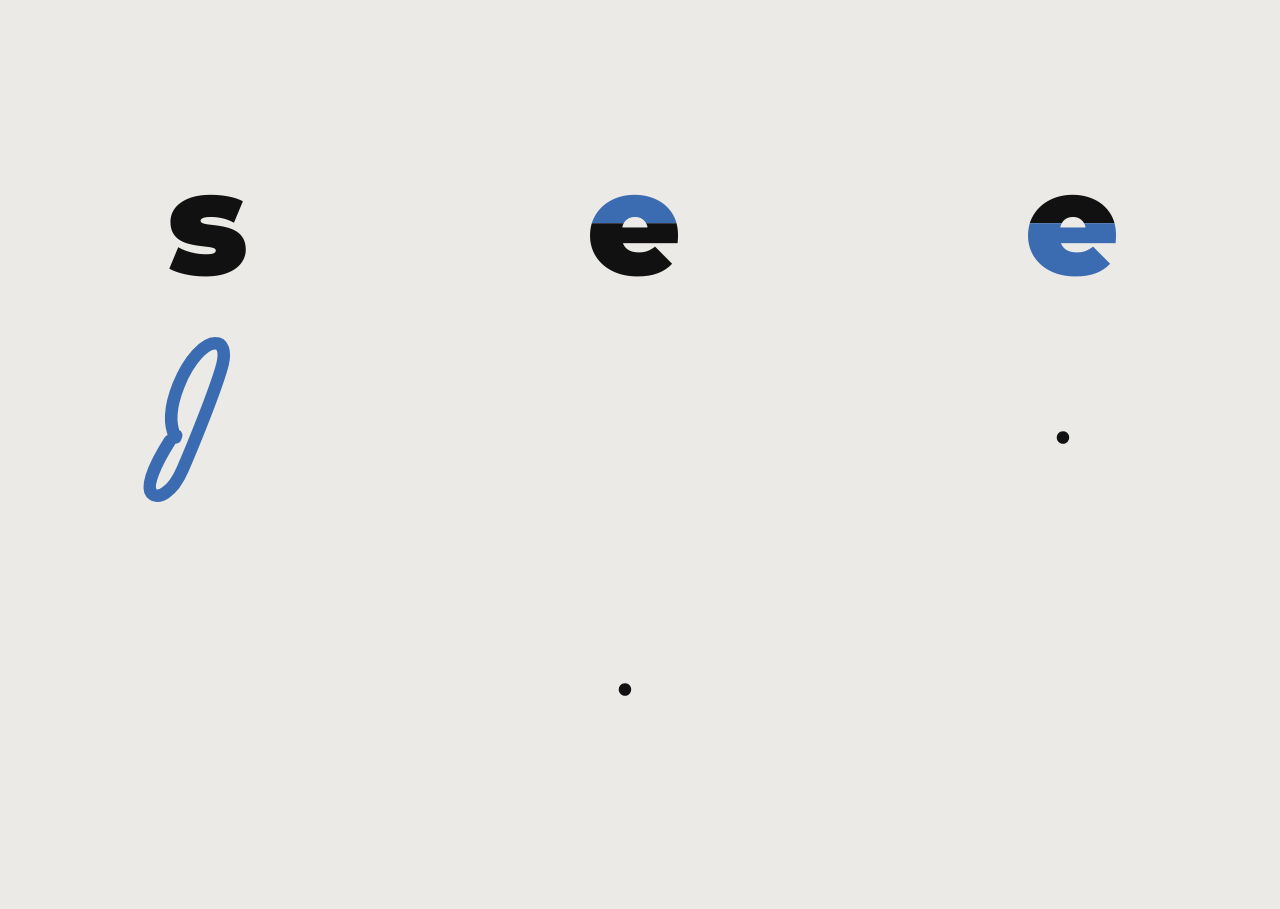
==== index.html @ ec69ee34 "Initial commit" ====
<!DOCTYPE html>
<html lang="ko">

<head>
    <meta charset="UTF-8">
    <meta name="viewport" content="width=device-width, initial-scale=1.0">
    <title>Park Hawon | Design Workspace</title>
    <meta name="description" content="보고, 느끼고, 해결하는 문제 해결형 디자이너 박하원의 포트폴리오 디지털 워크스페이스입니다.">
    <!-- Google Fonts -->
    <link rel="preconnect" href="https://fonts.googleapis.com">
    <link rel="preconnect" href="https://fonts.gstatic.com" crossorigin>
    <link
        href="https://fonts.googleapis.com/css2?family=Montserrat:ital,wght@0,100..900;1,100..900&family=Outfit:wght@100..900&family=Playfair+Display:ital,wght@0,400..900;1,400..900&display=swap"
        rel="stylesheet">
    <link rel="stylesheet" href="index.css?v=10">

    <!-- GSAP & Lenis Local Cache -->
    <script src="gsap.min.js?v=10"></script>
    <script src="ScrollTrigger.min.js?v=10"></script>
    <script src="lenis.min.js?v=10"></script>
    <script src="index.js?v=10"></script>
</head>

<body>

    <!-- 2. Header Navigation Bar -->
    <header class="site-header">
        <div class="header-left">
            <a href="#" class="nav-logo" id="navLogo">PARK HAWON</a>
        </div>
        <div class="header-center">
            <button class="nav-toggle-btn active" id="viewToggle">
                <span class="btn-label-active">COVER</span>
                <span class="btn-divider">/</span>
                <span class="btn-label-inactive">WORKSPACE</span>
            </button>
        </div>
        <div class="header-right">
            <button class="nav-portfolio-link" id="navPortfolio">PORTFOLIO</button>
        </div>
    </header>

    <!-- Main View Wrap -->
    <div class="view-wrapper">

        <!-- A. COVER EDITORIAL VIEW -->
        <main class="hero-container active" id="coverView">
            <div class="grid-layout">

                <!-- Row 1: S E E -->
                <!-- Column 0: S (Black) -->
                <div class="grid-item letter-item col-0 row-0" data-letter="s">
                    <span class="letter font-sans text-black">s</span>
                </div>

                <!-- Column 1: Speech Bubble 1 -->
                <div class="grid-item bubble-item col-1 row-0">
                    <div class="speech-bubble pink-bubble bubble-left" id="aboutBubble">
                        <p>보고, 느끼고, 해결하는<br><strong>문제 해결형 디자이너</strong></p>
                    </div>
                </div>

                <!-- Column 2: E (Split top blue, bottom black) -->
                <div class="grid-item letter-item col-2 row-0" data-letter="e1">
                    <div class="split-letter" id="splitE1">
                        <span class="letter-half top-half font-sans text-blue">e</span>
                        <span class="letter-half bottom-half font-sans text-black">e</span>
                    </div>
                </div>

                <!-- Column 3: Design Portfolio Text -->
                <div class="grid-item text-item col-3 row-0">
                    <div class="info-block">
                        <div class="portfolio-tag">
                            <span class="info-title">Design Portfolio</span>
                            <span class="info-year">2024–2026</span>
                        </div>
                        <div class="arrow-indicator">
                            <svg class="cursor-arrow" viewBox="0 0 24 24" fill="none">
                                <path d="M4 4L20 12L12 14L8 20L4 4Z" fill="#111111" stroke="#EBEAE6" stroke-width="2"
                                    stroke-linejoin="round" />
                            </svg>
                            <span class="info-desc">Branding<br>UX·UI</span>
                        </div>
                    </div>
                </div>

                <!-- Column 4: E (Split top black, bottom blue) -->
                <div class="grid-item letter-item col-4 row-0" data-letter="e2">
                    <div class="split-letter" id="splitE2">
                        <span class="letter-half top-half font-sans text-black">e</span>
                        <span class="letter-half bottom-half font-sans text-blue">e</span>
                    </div>
                </div>

                <!-- Row 2: FEEL -->
                <!-- Column 0: F (Cursive Blue) -->
                <div class="grid-item letter-item col-0 row-1" data-letter="f">
                    <div class="svg-letter-wrapper">
                        <svg class="svg-letter text-blue" viewBox="0 0 100 165">
                            <path
                                d="M 35,95 C 30,85 28,70 38,45 C 48,20 63,5 73,5 C 80,5 83,12 80,25 C 75,45 53,100 42,125 C 32,148 18,155 12,148 C 6,140 18,115 35,90"
                                fill="none" stroke="currentColor" stroke-width="12" stroke-linecap="round"
                                stroke-linejoin="round" />
                            <path d="M 32,95 C 42,90 58,85 68,88" fill="none" stroke="currentColor" stroke-width="10"
                                stroke-linecap="round" />
                        </svg>
                    </div>
                </div>

                <!-- Column 1.5: E (Black) -->
                <div class="grid-item letter-item col-1-5 row-1" data-letter="e3">
                    <span class="letter font-sans text-black">e</span>
                </div>

                <!-- Column 3: E (Blue) -->
                <div class="grid-item letter-item col-3 row-1" data-letter="e4">
                    <span class="letter font-sans text-blue">e</span>
                </div>

                <!-- Column 4: L (Cursive Black) -->
                <div class="grid-item letter-item col-4 row-1" data-letter="l1">
                    <div class="svg-letter-wrapper">
                        <svg class="svg-letter text-black" viewBox="0 0 100 165">
                            <path
                                d="M 25,95 C 32,75 48,40 60,20 C 68,7 74,7 74,18 C 74,32 58,88 48,118 C 40,142 32,152 35,152 C 40,152 52,138 68,110 C 78,92 84,82 88,78"
                                fill="none" stroke="currentColor" stroke-width="12" stroke-linecap="round"
                                stroke-linejoin="round" />
                        </svg>
                    </div>
                </div>

                <!-- Row 3: SOLVE -->
                <!-- Column 0: S (Black) -->
                <div class="grid-item letter-item col-0 row-2" data-letter="s2">
                    <span class="letter font-sans text-black">s</span>
                </div>

                <!-- Column 0.7: Designer info -->
                <div class="grid-item text-item col-0-7 row-2">
                    <div class="designer-block">
                        <span class="designer-name">PARK HAWON</span>
                        <span class="designer-title">Designer</span>
                    </div>
                </div>

                <!-- Column 1.5: O (Blue Circle) -->
                <div class="grid-item letter-item col-1-5 row-2" data-letter="o">
                    <span class="letter font-sans text-blue">o</span>
                </div>

                <!-- Column 2.5: L (Cursive Black) -->
                <div class="grid-item letter-item col-2-5 row-2" data-letter="l2">
                    <div class="svg-letter-wrapper">
                        <svg class="svg-letter text-black" viewBox="0 0 100 165">
                            <path
                                d="M 25,95 C 32,75 48,40 60,20 C 68,7 74,7 74,18 C 74,32 58,88 48,118 C 40,142 32,152 35,152 C 40,152 52,138 68,110 C 78,92 84,82 88,78"
                                fill="none" stroke="currentColor" stroke-width="12" stroke-linecap="round"
                                stroke-linejoin="round" />
                        </svg>
                    </div>
                </div>

                <!-- Column 3.5: V (Blue) -->
                <div class="grid-item letter-item col-3-5 row-2" data-letter="v">
                    <span class="letter font-sans text-blue">v</span>
                </div>

                <!-- Column 3.8: Portfolio Bubble -->
                <div class="grid-item bubble-item col-3-8 row-2">
                    <div class="speech-bubble pink-bubble bubble-right" id="portfolioBubble">
                        <span class="bubble-text-bold">PORTFOLIO</span>
                    </div>
                </div>

                <!-- Column 4.5: E (Black) -->
                <div class="grid-item letter-item col-4-5 row-2" data-letter="e5">
                    <span class="letter font-sans text-black">e</span>
                </div>

            </div>
        </main>

        <!-- B. INTERACTIVE DESKTOP WORKSPACE VIEW -->
        <div class="workspace-container" id="workspaceView" data-lenis-prevent>
            <div class="workspace-bg-grid"></div>



            <!-- Behance Feed Category Filter Bar -->
            <div class="feed-filter-bar">
                <button class="filter-btn active" data-filter="all">ALL</button>
                <button class="filter-btn" data-filter="branding">BRANDING</button>
                <button class="filter-btn" data-filter="ui-ux">UI/UX</button>
                <button class="filter-btn" data-filter="motion">MOTION</button>
                <button class="filter-btn" data-filter="editorial">EDITORIAL</button>
            </div>

            <!-- Behance Feed Project Grid -->
            <div class="feed-grid">

                <!-- Project 1: Binjari -->
                <div class="feed-card" data-project="binjari" data-category="branding ui-ux">
                    <div class="feed-card-image-wrap">
                        <img src="work/binjari/01.png" alt="Binjari Branding" class="feed-card-img" loading="lazy">
                        <div class="feed-card-overlay">
                            <span class="feed-card-overlay-btn">VIEW CASE</span>
                        </div>
                    </div>
                    <div class="feed-card-info">
                        <div class="feed-card-meta">
                            <h3 class="feed-card-title">BINJARI PROJECT</h3>
                            <span class="feed-card-category">UX/UI APP & WEB DESIGN</span>
                        </div>
                        <div class="feed-card-tools">
                            <span class="tool-tag">Figma</span>
                            <span class="tool-tag">Ai</span>
                            <span class="tool-tag">Ps</span>
                            <span class="tool-tag">Ae</span>
                            <span class="tool-tag">Vs</span>
                        </div>
                    </div>
                </div>

                <!-- Project 2: 007 Title Sequence -->
                <div class="feed-card" data-project="007-title" data-category="motion">
                    <div class="feed-card-image-wrap">
                        <img src="work/007 tltle sequence/썸네일.png" alt="007 Title Sequence" class="feed-card-img"
                            loading="lazy">
                        <div class="feed-card-overlay">
                            <span class="feed-card-overlay-btn">VIEW CASE</span>
                        </div>
                    </div>
                    <div class="feed-card-info">
                        <div class="feed-card-meta">
                            <h3 class="feed-card-title">007 Title Sequence</h3>
                            <span class="feed-card-category">MOTION GRAPHICS</span>
                        </div>
                        <div class="feed-card-tools">
                            <span class="tool-tag">Ai</span>
                            <span class="tool-tag">Ae</span>
                        </div>
                    </div>
                </div>

                <!-- Project 3: Marimekko -->
                <div class="feed-card" data-project="marimekko" data-category="branding">
                    <div class="feed-card-image-wrap">
                        <img src="work/marimekko/1.jpg" alt="Marimekko Pattern" class="feed-card-img" loading="lazy">
                        <div class="feed-card-overlay">
                            <span class="feed-card-overlay-btn">VIEW CASE</span>
                        </div>
                    </div>
                    <div class="feed-card-info">
                        <div class="feed-card-meta">
                            <h3 class="feed-card-title">Marimekko</h3>
                            <span class="feed-card-category">BRANDING / MEDIA</span>
                        </div>
                        <div class="feed-card-tools">
                            <span class="tool-tag">Ai</span>
                            <span class="tool-tag">Ps</span>
                        </div>
                    </div>
                </div>

                <!-- Project 4: Neville Brody Archive -->
                <div class="feed-card" data-project="neville-brody" data-category="editorial">
                    <div class="feed-card-image-wrap">
                        <img src="work/artderector archive-neville brody/1.png" alt="Neville Brody Archive"
                            class="feed-card-img" loading="lazy">
                        <div class="feed-card-overlay">
                            <span class="feed-card-overlay-btn">VIEW CASE</span>
                        </div>
                    </div>
                    <div class="feed-card-info">
                        <div class="feed-card-meta">
                            <h3 class="feed-card-title">Neville Brody Archive</h3>
                            <span class="feed-card-category">EDITORIAL DESIGN</span>
                        </div>
                        <div class="feed-card-tools">
                            <span class="tool-tag">Ai</span>
                            <span class="tool-tag">Ps</span>
                            <span class="tool-tag">Id</span>
                        </div>
                    </div>
                </div>

                <!-- Project 5: Sixth Star: The Legacy of T1 -->
                <div class="feed-card" data-project="sixth-stars" data-category="editorial">
                    <div class="feed-card-image-wrap">
                        <img src="work/sixth stars-the lagacy of t1/mockup_01.jpg" alt="Sixth Star: The Legacy of T1"
                            class="feed-card-img" loading="lazy">
                        <div class="feed-card-overlay">
                            <span class="feed-card-overlay-btn">VIEW CASE</span>
                        </div>
                    </div>
                    <div class="feed-card-info">
                        <div class="feed-card-meta">
                            <h3 class="feed-card-title">Sixth Star: The Legacy of T1</h3>
                            <span class="feed-card-category">EDITORIAL DESIGN</span>
                        </div>
                        <div class="feed-card-tools">
                            <span class="tool-tag">Id</span>
                            <span class="tool-tag">Ai</span>
                            <span class="tool-tag">Ps</span>
                        </div>
                    </div>
                </div>

                <!-- Project 6: Chae Byeong Rok Archive -->
                <div class="feed-card" data-project="chae-byeong-rok" data-category="editorial">
                    <div class="feed-card-image-wrap">
                        <img src="work/chae byeong rok designer achicve/chae_byeong_rok_page_01.jpg" alt="Chae Byeong Rok Archive"
                            class="feed-card-img" loading="lazy">
                        <div class="feed-card-overlay">
                            <span class="feed-card-overlay-btn">VIEW CASE</span>
                        </div>
                    </div>
                    <div class="feed-card-info">
                        <div class="feed-card-meta">
                            <h3 class="feed-card-title">Chae Byeong Rok Archive</h3>
                            <span class="feed-card-category">EDITORIAL DESIGN</span>
                        </div>
                        <div class="feed-card-tools">
                            <span class="tool-tag">Id</span>
                            <span class="tool-tag">Ai</span>
                            <span class="tool-tag">Ps</span>
                        </div>
                    </div>
                </div>

                <!-- Project 7: RouteNote -->
                <div class="feed-card" data-project="routenote" data-category="ui-ux">
                    <div class="feed-card-image-wrap">
                        <img src="work/routenote/1.png" alt="RouteNote Design" class="feed-card-img" loading="lazy">
                        <div class="feed-card-overlay">
                            <span class="feed-card-overlay-btn">VIEW CASE</span>
                        </div>
                    </div>
                    <div class="feed-card-info">
                        <div class="feed-card-meta">
                            <h3 class="feed-card-title">RouteNote</h3>
                            <span class="feed-card-category">MOBILE APP UI/UX</span>
                        </div>
                        <div class="feed-card-tools">
                            <span class="tool-tag">Figma</span>
                            <span class="tool-tag">Ai</span>
                            <span class="tool-tag">Ps</span>
                        </div>
                    </div>
                </div>

                <!-- Project 8: Cafe Clover -->
                <div class="feed-card" data-project="cafe-clover" data-category="branding">
                    <div class="feed-card-image-wrap">
                        <img src="work/cafe clover/1.png" alt="Cafe Clover Brand" class="feed-card-img" loading="lazy">
                        <div class="feed-card-overlay">
                            <span class="feed-card-overlay-btn">VIEW CASE</span>
                        </div>
                    </div>
                    <div class="feed-card-info">
                        <div class="feed-card-meta">
                            <h3 class="feed-card-title">Cafe Clover Branding</h3>
                            <span class="feed-card-category">BRAND DESIGN</span>
                        </div>
                        <div class="feed-card-tools">
                            <span class="tool-tag">Ai</span>
                            <span class="tool-tag">Ps</span>
                        </div>
                    </div>
                </div>

                <!-- Project 9: Star.1 Academy -->
                <div class="feed-card" data-project="star-academy" data-category="branding">
                    <div class="feed-card-image-wrap">
                        <img src="work/star.1 academy/Mockup.png" alt="Star.1 Academy" class="feed-card-img"
                            loading="lazy">
                        <div class="feed-card-overlay">
                            <span class="feed-card-overlay-btn">VIEW CASE</span>
                        </div>
                    </div>
                    <div class="feed-card-info">
                        <div class="feed-card-meta">
                            <h3 class="feed-card-title">Star.1 Academy</h3>
                            <span class="feed-card-category">IDENTITY & BRAND SYSTEM</span>
                        </div>
                        <div class="feed-card-tools">
                            <span class="tool-tag">Ai</span>
                            <span class="tool-tag">Ps</span>
                        </div>
                    </div>
                </div>

            </div>
        </div>

    </div>

    <!-- About Me Modal Overlay -->
    <div class="modal-overlay" id="aboutModal">
        <div class="modal-content">
            <button class="modal-close" id="modalClose">&times;</button>
            <div class="modal-body">
                <h2>About Park Hawon</h2>
                <p class="modal-tagline">보고, 느끼고, 해결하는 문제 해결형 디자이너</p>
                <div class="modal-divider"></div>
                <p class="modal-text">
                    디자인은 단순히 시각적인 아름다움을 넘어, 사용자의 문제를 발견하고 이를 창의적으로 해결하는 과정이라고 믿습니다.
                    브랜딩부터 UX/UI 디자인까지, 일관된 맥락 속에서 가치를 전달하는 디자인을 지향합니다.
                </p>
                <div class="contact-info">
                    <p><strong>Email:</strong> hawon0407@naver.com</p>
                    <p><strong>Behance:</strong> behance.net/parkhawon</p>
                </div>
                <div class="resume-button-wrap">
                    <a href="resume.html" class="resume-nav-btn font-sans">이력서 보러가기 &rarr;</a>
                </div>
            </div>
        </div>
    </div>


    <!-- 3. Fullscreen Project Case Studies -->

    <!-- PROJECT 1: SEE FEEL SOLVE -->
    <!-- 3. Dynamic Fullscreen Project Case Study Overlay -->
    <div class="project-overlay" id="projectOverlay" style="display: none; opacity: 0; transform: scale(0.98);">
        <div class="overlay-header">
            <span class="project-indicator" id="projectIndicator">01 / BRAND IDENTITY</span>
            <button class="close-project-btn" id="closeProjectBtn">&times; CLOSE FILE</button>
        </div>
        <div class="project-scroll-container" id="projectScrollContainer" data-lenis-prevent>
            <!-- Dynamically populated in index.js -->
        </div>
    </div>

</body>

</html>
---- index.css ----
/* ==========================================================================
   Modern CSS Reset & Design Tokens
   ========================================================================== */
:root {
    --bg-color: #EBEAE6;
    --color-black: #111111;
    --color-blue: #3B6BB0;
    --color-pink: #D11A5B;
    --font-sans: 'Montserrat', sans-serif;
    --font-body: 'Outfit', sans-serif;
    --font-serif: 'Playfair Display', serif;
    --cursor-size: 20px;
}

* {
    box-sizing: border-box;
    margin: 0;
    padding: 0;
}

body {
    background-color: var(--bg-color);
    color: var(--color-black);
    font-family: var(--font-body);
    overflow-x: hidden;
    -webkit-font-smoothing: antialiased;
}

body.modal-open,
body.project-open {
    overflow: hidden;
}

/* ==========================================================================
   3. Header Navigation Bar
   ========================================================================== */
.site-header {
    position: fixed;
    top: 0;
    left: 0;
    width: 100%;
    padding: 1.2rem 2.2rem;
    display: flex;
    justify-content: space-between;
    align-items: center;
    z-index: 999;
    pointer-events: auto;
}

.header-left,
.header-center,
.header-right {
    display: flex;
    align-items: center;
}

.nav-logo {
    font-family: var(--font-sans);
    font-weight: 800;
    font-size: clamp(0.85rem, 1.2vw, 1.2rem);
    color: var(--color-black);
    text-decoration: none;
    letter-spacing: -0.5px;
    position: relative;
    padding: 0.5rem 0;
}

.nav-logo::after {
    content: '';
    position: absolute;
    bottom: 0;
    left: 0;
    width: 0;
    height: 1.5px;
    background-color: var(--color-black);
    transition: width 0.3s ease;
}

.nav-logo:hover::after {
    width: 100%;
}

/* Capsule Toggle Button */
.nav-toggle-btn {
    background-color: transparent;
    border: 1.5px solid rgba(17, 17, 17, 0.15);
    padding: 0.6rem 1.4rem;
    border-radius: 30px;
    font-family: var(--font-sans);
    font-weight: 800;
    font-size: 0.75rem;
    color: var(--color-black);
    cursor: pointer;
    display: flex;
    align-items: center;
    gap: 0.5rem;
    transition: border-color 0.3s, background-color 0.3s;
}

.nav-toggle-btn:hover {
    border-color: var(--color-black);
    background-color: rgba(17, 17, 17, 0.03);
}

.btn-label-active {
    color: var(--color-black);
}

.btn-label-inactive {
    color: rgba(17, 17, 17, 0.4);
}

.btn-divider {
    color: rgba(17, 17, 17, 0.2);
}

.nav-portfolio-link {
    background: none;
    border: none;
    font-family: var(--font-sans);
    font-weight: 800;
    font-size: clamp(0.85rem, 1.2vw, 1.2rem);
    color: var(--color-black);
    cursor: pointer;
    position: relative;
    padding: 0.5rem 0;
}

.nav-portfolio-link::after {
    content: '';
    position: absolute;
    bottom: 0;
    left: 0;
    width: 0;
    height: 1.5px;
    background-color: var(--color-black);
    transition: width 0.3s ease;
}

.nav-portfolio-link:hover::after {
    width: 100%;
}

/* ==========================================================================
   4. View Wrapper & Layout Views
   ========================================================================== */
.view-wrapper {
    position: relative;
    width: 100vw;
    height: 100vh;
}

/* COVER EDITORIAL VIEW */
.hero-container {
    width: 100vw;
    height: 100vh;
    display: flex;
    justify-content: center;
    align-items: center;
    position: absolute;
    top: 0;
    left: 0;
    padding: 2rem;
    padding-top: 4.2rem;
    opacity: 0;
    pointer-events: none;
    transform: scale(0.98);
    transition: opacity 0.8s cubic-bezier(0.25, 1, 0.5, 1), transform 0.8s cubic-bezier(0.25, 1, 0.5, 1);
    z-index: 10;
    overflow: hidden;
}

.hero-container.active {
    opacity: 1;
    pointer-events: auto;
    transform: scale(1);
}

/* Aspect-ratio Grid Layout with Container Queries */
.grid-layout {
    width: 90vw;
    max-width: 1300px;
    aspect-ratio: 16 / 10;
    position: relative;
    container-type: inline-size;
}

.grid-item {
    position: absolute;
    display: flex;
    align-items: center;
    justify-content: center;
    transition: filter 0.15s ease;
}

.grid-item.is-dragging {
    filter: drop-shadow(0 8px 24px rgba(0, 0, 0, 0.22));
    user-select: none;
    -webkit-user-select: none;
}

/* Font helpers */
.font-sans {
    font-family: var(--font-sans);
}

.font-serif {
    font-family: var(--font-serif);
}

.text-black {
    color: var(--color-black);
}

.text-blue {
    color: var(--color-blue);
}

.text-pink {
    color: var(--color-pink);
}

/* Grid Item Layout coordinates */
.col-0.row-0 {
    left: 5.5%;
    top: 5%;
    width: 14%;
    height: 22%;
}

.col-1.row-0 {
    left: 21.5%;
    top: 22%;
    width: 18%;
    height: 12%;
}

.col-2.row-0 {
    left: 42.5%;
    top: 5%;
    width: 14%;
    height: 22%;
}

.col-3.row-0 {
    left: 55.5%;
    top: 23%;
    width: 22%;
    height: 12%;
}

.col-4.row-0 {
    left: 80.5%;
    top: 5%;
    width: 14%;
    height: 22%;
}

.col-0.row-1 {
    left: 3%;
    top: 30%;
    width: 16%;
    height: 28%;
}

.col-1-5.row-1 {
    left: 30%;
    top: 38%;
    width: 14%;
    height: 22%;
}

.col-3.row-1 {
    left: 55%;
    top: 38%;
    width: 14%;
    height: 22%;
}

.col-4.row-1 {
    left: 81%;
    top: 30%;
    width: 16%;
    height: 28%;
}

.col-0.row-2 {
    left: 5%;
    top: 68%;
    width: 14%;
    height: 22%;
}

.col-0-7.row-2 {
    left: 17%;
    top: 62%;
    width: 12%;
    height: 10%;
}

.col-1-5.row-2 {
    left: 29%;
    top: 70%;
    width: 14%;
    height: 22%;
}

.col-2-5.row-2 {
    left: 43%;
    top: 66%;
    width: 16%;
    height: 26%;
}

.col-3-5.row-2 {
    left: 63%;
    top: 70%;
    width: 14%;
    height: 22%;
}

.col-3-8.row-2 {
    left: 66%;
    top: 60%;
    width: 16%;
    height: 12%;
}

.col-4-5.row-2 {
    left: 81%;
    top: 68%;
    width: 14%;
    height: 22%;
}

/* Large Letters Base Styling */
.letter {
    font-size: 12.5cqw;
    font-weight: 900;
    line-height: 0.8;
    user-select: none;
}

.svg-letter-wrapper {
    width: 100%;
    height: 100%;
    display: flex;
    align-items: center;
    justify-content: center;
}

.svg-letter {
    width: 100%;
    height: 100%;
    max-height: 15cqw;
    object-fit: contain;
    overflow: visible;
    /* Prevents calligraphic path clipping */
}

/* Split Letter E Styling (Clip-Path Method) */
.split-letter {
    position: relative;
    display: inline-block;
    cursor: pointer;
    overflow: visible;
}

.letter-half {
    display: block;
    font-size: 12.5cqw;
    font-weight: 900;
    line-height: 0.8;
    text-align: center;
    transition: transform 0.4s cubic-bezier(0.25, 1, 0.5, 1);
    user-select: none;
}

.top-half {
    position: relative;
    clip-path: inset(0 0 50% 0);
}

.bottom-half {
    position: absolute;
    top: 0;
    left: 0;
    width: 100%;
    height: 100%;
    clip-path: inset(50% 0 0 0);
}

.split-letter:hover .top-half {
    transform: translateY(-10px);
}

.split-letter:hover .bottom-half {
    transform: translateY(10px);
}

/* Pink Speech Bubbles */
.speech-bubble {
    background-color: var(--color-pink);
    color: #ffffff;
    padding: 0.9rem 1.4rem;
    border-radius: 4px;
    font-family: var(--font-body);
    box-shadow: 0 10px 30px rgba(209, 26, 91, 0.2);
    position: relative;
    cursor: pointer;
    transition: box-shadow 0.3s;
}

.speech-bubble p {
    font-size: clamp(0.75rem, 1.1vw, 1.1rem);
    line-height: 1.4;
    white-space: nowrap;
    font-weight: 400;
}

.speech-bubble strong {
    font-weight: 700;
}

.speech-bubble:hover {
    box-shadow: 0 15px 40px rgba(209, 26, 91, 0.35);
}

.bubble-left::after {
    content: '';
    position: absolute;
    bottom: -12px;
    right: 30px;
    border-width: 12px 12px 0 0;
    border-style: solid;
    border-color: var(--color-pink) transparent transparent transparent;
}

.bubble-right::after {
    content: '';
    position: absolute;
    bottom: -12px;
    left: 35px;
    border-width: 12px 0 0 12px;
    border-style: solid;
    border-color: var(--color-pink) transparent transparent transparent;
}

.bubble-text-bold {
    font-family: var(--font-sans);
    font-weight: 900;
    font-size: clamp(1rem, 1.4vw, 1.5rem);
    letter-spacing: 0.5px;
}

@keyframes floatBubble {

    0%,
    100% {
        transform: translateY(0);
    }

    50% {
        transform: translateY(-8px);
    }
}

/* Info and Description Text Blocks */
.info-block {
    display: flex;
    flex-direction: column;
    gap: 0.5rem;
    font-size: clamp(0.75rem, 1.1vw, 1.1rem);
    line-height: 1.3;
}

.portfolio-tag {
    display: flex;
    flex-direction: column;
}

.info-title {
    font-family: var(--font-sans);
    font-weight: 700;
}

.info-year {
    font-family: var(--font-sans);
    font-weight: 700;
}

.arrow-indicator {
    display: flex;
    align-items: center;
    gap: 0.75rem;
    margin-top: 0.2rem;
}

.cursor-arrow {
    width: 18px;
    height: 18px;
    transform: rotate(5deg);
    animation: pulseCursor 2s infinite ease-in-out;
}

.info-desc {
    color: #555555;
    font-size: clamp(0.7rem, 0.95vw, 0.95rem);
    font-weight: 500;
}

@keyframes pulseCursor {

    0%,
    100% {
        transform: scale(1) translate(0, 0);
    }

    50% {
        transform: scale(1.1) translate(2px, 2px);
    }
}

.designer-block {
    display: flex;
    flex-direction: column;
    line-height: 1.3;
}

.designer-name {
    font-family: var(--font-sans);
    font-weight: 800;
    font-size: clamp(0.8rem, 1.1vw, 1.1rem);
}

.designer-title {
    font-weight: 400;
    font-size: clamp(0.75rem, 1vw, 1rem);
    color: #555555;
}

/* ==========================================================================
   5. Interactive Workspace / Behance Feed View
   ========================================================================== */
.workspace-container {
    position: absolute;
    top: 0;
    left: 0;
    width: 100vw;
    height: 100vh;
    background-color: var(--bg-color);
    overflow-y: auto;
    opacity: 0;
    pointer-events: none;
    transform: scale(1.02);
    transition: opacity 0.8s cubic-bezier(0.25, 1, 0.5, 1), transform 0.8s cubic-bezier(0.25, 1, 0.5, 1);
    z-index: 8;
}

.workspace-container.active {
    opacity: 1;
    pointer-events: auto;
    transform: scale(1);
}

/* Blueprint drafting grid */
.workspace-bg-grid {
    position: fixed;
    top: 0;
    left: 0;
    width: 100vw;
    height: 100vh;
    background-image: radial-gradient(rgba(17, 17, 17, 0.08) 1px, transparent 1px);
    background-size: 32px 32px;
    pointer-events: none;
    z-index: 1;
}

/* Category Filter Bar */
.feed-filter-bar {
    position: relative;
    max-width: 1200px;
    margin: 7.5rem auto 3rem auto;
    padding: 0 4rem;
    display: flex;
    flex-wrap: wrap;
    gap: 0.8rem;
    z-index: 2;
}

.filter-btn {
    background-color: transparent;
    border: 1.5px solid rgba(17, 17, 17, 0.15);
    color: var(--color-black);
    padding: 0.6rem 1.4rem;
    border-radius: 30px;
    font-family: var(--font-sans);
    font-weight: 800;
    font-size: 0.72rem;
    cursor: pointer;
    transition: all 0.35s cubic-bezier(0.25, 1, 0.5, 1);
    letter-spacing: 0.5px;
}

.filter-btn:hover {
    border-color: var(--color-black);
    background-color: rgba(17, 17, 17, 0.04);
}

.filter-btn.active {
    border-color: var(--color-black);
    background-color: var(--color-black);
    color: var(--bg-color);
    box-shadow: 0 6px 15px rgba(0, 0, 0, 0.12);
}

/* Project Grid */
.feed-grid {
    position: relative;
    max-width: 1200px;
    margin: 0 auto;
    padding: 0 4rem 6rem 4rem;
    display: grid;
    grid-template-columns: repeat(auto-fill, minmax(340px, 1fr));
    gap: 3.5rem 2.2rem;
    z-index: 2;
}

/* Feed Cards */
.feed-card {
    display: flex;
    flex-direction: column;
    cursor: pointer;
    background-color: transparent;
    transition: transform 0.45s cubic-bezier(0.25, 1, 0.5, 1);
    border-radius: 6px;
    overflow: hidden;
}

.feed-card:hover {
    transform: translateY(-5px);
}

.feed-card-image-wrap {
    position: relative;
    width: 100%;
    aspect-ratio: 16 / 11;
    border-radius: 6px;
    overflow: hidden;
    background-color: #000000;
}

.feed-card-img {
    width: 100%;
    height: 100%;
    object-fit: cover;
    display: block;
    transition: transform 0.65s cubic-bezier(0.25, 1, 0.5, 1), filter 0.65s ease;
}

.feed-card:hover .feed-card-img {
    transform: scale(1.04);
    filter: brightness(0.85);
}

.feed-card-overlay {
    position: absolute;
    top: 0;
    left: 0;
    width: 100%;
    height: 100%;
    background: rgba(17, 17, 17, 0.35);
    backdrop-filter: blur(2px);
    display: flex;
    align-items: center;
    justify-content: center;
    opacity: 0;
    pointer-events: none;
    transition: opacity 0.4s cubic-bezier(0.25, 1, 0.5, 1);
}

.feed-card:hover .feed-card-overlay {
    opacity: 1;
}

.feed-card-overlay-btn {
    color: #ffffff;
    font-family: var(--font-sans);
    font-weight: 900;
    font-size: 0.82rem;
    letter-spacing: 1.5px;
    border: 1.5px solid #ffffff;
    padding: 0.6rem 1.4rem;
    border-radius: 30px;
    transform: translateY(10px);
    transition: transform 0.4s cubic-bezier(0.25, 1, 0.5, 1);
}

.feed-card:hover .feed-card-overlay-btn {
    transform: translateY(0);
}

.feed-card-info {
    padding: 1.2rem 0.2rem 0.5rem 0.2rem;
    display: flex;
    justify-content: space-between;
    align-items: flex-start;
    gap: 1rem;
}

.feed-card-meta {
    display: flex;
    flex-direction: column;
    gap: 0.3rem;
}

.feed-card-title {
    font-family: var(--font-sans);
    font-weight: 800;
    font-size: clamp(1.05rem, 1.5vw, 1.25rem);
    color: var(--color-black);
    line-height: 1.2;
    letter-spacing: -0.5px;
    margin: 0;
}

.feed-card-category {
    font-family: var(--font-sans);
    font-weight: 800;
    font-size: 0.72rem;
    color: rgba(17, 17, 17, 0.42);
    letter-spacing: 0.5px;
    text-transform: uppercase;
}

.feed-card-tools {
    display: flex;
    gap: 0.4rem;
}

.tool-tag {
    font-family: var(--font-sans);
    font-weight: 850;
    font-size: 0.66rem;
    color: var(--color-black);
    background-color: rgba(17, 17, 17, 0.06);
    padding: 0.2rem 0.55rem;
    border-radius: 4px;
    letter-spacing: 0.2px;
}


/* ==========================================================================
   6. Custom Overlay Modal (About Me)
   ========================================================================== */
.modal-overlay {
    position: fixed;
    top: 0;
    left: 0;
    width: 100vw;
    height: 100vh;
    background-color: rgba(17, 17, 17, 0.4);
    backdrop-filter: blur(8px);
    display: flex;
    justify-content: center;
    align-items: center;
    z-index: 1000;
    opacity: 0;
    pointer-events: none;
    transition: opacity 0.4s cubic-bezier(0.25, 1, 0.5, 1);
}

.modal-overlay.active {
    opacity: 1;
    pointer-events: auto;
}

.modal-content {
    background-color: var(--bg-color);
    padding: 3.5rem;
    border-radius: 4px;
    width: 90%;
    max-width: 520px;
    box-shadow: 0 25px 50px rgba(0, 0, 0, 0.12);
    position: relative;
    border: 1px solid rgba(17, 17, 17, 0.1);
    transform: translateY(40px) scale(0.95);
    transition: transform 0.5s cubic-bezier(0.25, 1, 0.5, 1);
}

.modal-overlay.active .modal-content {
    transform: translateY(0) scale(1);
}

.modal-close {
    position: absolute;
    top: 1.5rem;
    right: 1.5rem;
    background: none;
    border: none;
    font-size: 2rem;
    cursor: pointer;
    color: var(--color-black);
    line-height: 1;
    width: 30px;
    height: 30px;
    display: flex;
    align-items: center;
    justify-content: center;
    border-radius: 50%;
    transition: background-color 0.2s;
}

.modal-close:hover {
    background-color: rgba(17, 17, 17, 0.05);
}

.modal-body h2 {
    font-family: var(--font-sans);
    font-weight: 800;
    font-size: 2.2rem;
    margin-bottom: 0.5rem;
    letter-spacing: -0.5px;
}

.modal-tagline {
    color: var(--color-pink);
    font-weight: 700;
    font-size: 1.15rem;
    margin-bottom: 1.5rem;
}

.modal-divider {
    height: 1.5px;
    background-color: rgba(17, 17, 17, 0.1);
    margin-bottom: 1.5rem;
}

.modal-text {
    font-size: 1.05rem;
    line-height: 1.6;
    color: #333333;
    margin-bottom: 2rem;
}

.contact-info p {
    font-size: 1rem;
    margin-bottom: 0.5rem;
}

.contact-info strong {
    font-family: var(--font-sans);
    font-weight: 700;
    display: inline-block;
    width: 90px;
}

.resume-button-wrap {
    margin-top: 1.8rem;
    border-top: 1px solid rgba(17, 17, 17, 0.1);
    padding-top: 1.5rem;
    text-align: left;
}

.resume-nav-btn {
    display: inline-block;
    background-color: var(--color-pink);
    color: #ffffff;
    text-decoration: none;
    padding: 0.8rem 1.6rem;
    font-weight: 700;
    font-size: 0.85rem;
    letter-spacing: 0.05em;
    border-radius: 4px;
    transition: background-color 0.2s, transform 0.2s, box-shadow 0.2s;
    box-shadow: 0 4px 15px rgba(209, 26, 91, 0.2);
}

.resume-nav-btn:hover {
    background-color: #B5114E;
    transform: translateY(-2px);
    box-shadow: 0 6px 20px rgba(209, 26, 91, 0.35);
}

/* ==========================================================================
   7. Fullscreen Editorial Project Showcase
   ========================================================================== */
.project-overlay {
    position: fixed;
    top: 0;
    left: 0;
    width: 100vw;
    height: 100vh;
    background-color: var(--bg-color);
    z-index: 1005;
    overflow: hidden;
    transform: scale(0.9) translateY(100vh);
    border-radius: 12px;
    box-shadow: 0 -30px 80px rgba(0, 0, 0, 0.2);
    pointer-events: none;
    opacity: 0;
}

.project-scroll-container {
    width: 100%;
    height: 100%;
    overflow-y: auto;
    padding: 0 4rem;
}

.overlay-header {
    position: fixed;
    top: 0;
    left: 0;
    width: 100%;
    padding: 2rem 4rem;
    display: flex;
    justify-content: space-between;
    align-items: center;
    z-index: 1010;
    pointer-events: none;
    /* Let clicks pass through container */
}

.project-indicator {
    font-family: var(--font-sans);
    font-weight: 800;
    font-size: 0.8rem;
    color: var(--color-black);
    letter-spacing: 1px;
}

.close-project-btn {
    background-color: var(--color-black);
    color: var(--bg-color);
    border: none;
    padding: 0.6rem 1.4rem;
    border-radius: 30px;
    font-family: var(--font-sans);
    font-weight: 800;
    font-size: 0.75rem;
    cursor: pointer;
    pointer-events: auto;
    /* Enable clicks */
    box-shadow: 0 5px 15px rgba(0, 0, 0, 0.15);
    transition: transform 0.3s cubic-bezier(0.175, 0.885, 0.32, 1.275), background-color 0.3s;
}

.close-project-btn:hover {
    transform: scale(1.05) translateY(-2px);
    background-color: var(--color-pink);
}

/* Asymmetrical Editorial Showcase Layouts */
.proj-section {
    padding: 8rem 0;
    position: relative;
    max-width: 1200px;
    margin: 0 auto;
}

.border-top {
    border-top: 1.5px dashed rgba(17, 17, 17, 0.15);
}

/* Hero Section */
.overview-section {
    min-height: 90vh;
    display: flex;
    align-items: flex-end;
    padding-bottom: 6rem;
}

.proj-hero-wrap {
    width: 100%;
}

.proj-title {
    font-size: clamp(2.5rem, 6vw, 4.8rem);
    font-weight: 900;
    line-height: 1.05;
    letter-spacing: -1.5px;
    margin-bottom: 2.5rem;
    text-transform: uppercase;
}

.proj-meta {
    display: flex;
    gap: 4rem;
    margin-top: 2rem;
}

.meta-item {
    display: flex;
    flex-direction: column;
    gap: 0.3rem;
    font-size: 1.05rem;
    font-weight: 700;
}

.meta-lbl {
    font-family: var(--font-sans);
    font-size: 0.75rem;
    font-weight: 800;
    color: rgba(17, 17, 17, 0.4);
    text-transform: uppercase;
    letter-spacing: 0.5px;
}

/* Editorial column layouts (Swiss-inspired) */
.editorial-col-layout {
    display: flex;
    gap: 6rem;
}

.col-num {
    font-size: clamp(5rem, 11vw, 11rem);
    font-weight: 900;
    line-height: 0.8;
    width: 25%;
    user-select: none;
    letter-spacing: -2px;
}

.col-content {
    width: 65%;
    display: flex;
    flex-direction: column;
    gap: 1.5rem;
}

.section-tag {
    font-family: var(--font-sans);
    font-weight: 800;
    font-size: 0.8rem;
    letter-spacing: 1.5px;
    color: var(--color-blue);
    text-transform: uppercase;
}

.col-content h2 {
    font-size: clamp(2rem, 3.5vw, 3.8rem);
    font-weight: 900;
    line-height: 1;
    letter-spacing: -1px;
}

.col-content p {
    font-size: clamp(1.05rem, 1.4vw, 1.4rem);
    line-height: 1.6;
    color: #333333;
}

/* Image Showcase Placeholder (Creative design assets) */
.image-showcase {
    width: 100%;
    aspect-ratio: 16 / 9;
    border-radius: 4px;
    margin-top: 6rem;
    display: flex;
    justify-content: flex-end;
    align-items: flex-end;
    padding: 2rem;
    position: relative;
    overflow: hidden;
}

.bg-beige {
    background-color: #DFDDD8;
}

.bg-dark {
    background-color: var(--color-black);
    color: rgba(235, 234, 230, 0.4);
}

.bg-blue {
    background-color: var(--color-blue);
    color: #ffffff;
}

.image-caption {
    font-family: var(--font-sans);
    font-weight: 700;
    font-size: 0.8rem;
    letter-spacing: 0.5px;
    max-width: 320px;
    text-align: right;
    line-height: 1.4;
    z-index: 2;
}

/* Design System swatches */
.ds-title {
    font-size: clamp(2rem, 3.5vw, 3.8rem);
    font-weight: 900;
    letter-spacing: -1px;
    margin-bottom: 3rem;
}

.color-palette-swatch {
    display: grid;
    grid-template-columns: repeat(auto-fit, minmax(200px, 1fr));
    gap: 1.5rem;
    margin-bottom: 5rem;
}

.swatch-color {
    aspect-ratio: 16 / 10;
    padding: 1.5rem;
    display: flex;
    align-items: flex-end;
    font-family: var(--font-sans);
    font-weight: 800;
    font-size: 0.85rem;
    border-radius: 4px;
    border: 1px solid rgba(17, 17, 17, 0.08);
}

.font-preview {
    padding-top: 4rem;
    display: flex;
    flex-direction: column;
    gap: 1.5rem;
}

.font-family-lbl {
    font-weight: 800;
    font-size: 1.5rem;
}

.font-abc {
    font-size: clamp(1.4rem, 2.8vw, 3rem);
    font-weight: 900;
    line-height: 1.1;
    letter-spacing: -1px;
    color: rgba(17, 17, 17, 0.85);
    word-wrap: break-word;
}

/* ==========================================================================
   8. Responsive Media Queries
   ========================================================================== */
@media (max-width: 768px) {
    body {
        cursor: auto;
    }

    .custom-cursor,
    .custom-cursor-follower,
    .cursor-trail-svg {
        display: none !important;
    }

    .site-header {
        padding: 1.5rem 2rem;
    }

    /* Cover Page responsive styles */
    .grid-layout {
        aspect-ratio: auto;
        height: auto;
        max-height: none;
        display: flex;
        flex-direction: column;
        gap: 2.5rem;
        padding-top: 6rem;
        padding-bottom: 4rem;
        align-items: center;
    }

    .grid-item {
        position: static;
        width: 100% !important;
        height: auto !important;
    }

    .letter {
        font-size: 25vw;
    }

    .split-letter {
        width: 25vw;
        height: 25vw;
    }

    .split-letter .letter-half {
        font-size: 25vw;
    }

    .svg-letter-wrapper {
        width: 34vw;
    }

    .svg-letter {
        max-height: 110px;
    }

    .speech-bubble {
        margin: 0.5rem 0;
    }

    .speech-bubble p {
        font-size: 1rem;
    }

    .info-block {
        text-align: center;
        align-items: center;
    }

    .designer-block {
        text-align: center;
    }

    /* Workspace mobile fallback: grid feed layout */
    .workspace-container {
        padding: 0;
    }

    .workspace-container.active {
        display: block;
        height: 100vh;
        overflow-y: auto;
    }

    .feed-filter-bar {
        margin: 6rem auto 2rem auto;
        padding: 0 1.5rem;
        gap: 0.6rem;
    }

    .filter-btn {
        padding: 0.5rem 1.1rem;
        font-size: 0.68rem;
    }

    .feed-grid {
        padding: 0 1.5rem 6rem 1.5rem;
        grid-template-columns: repeat(auto-fill, minmax(280px, 1fr));
        gap: 2.2rem 1.2rem;
    }


    /* Project slide-ins responsive styles */
    .project-scroll-container {
        padding: 0 2rem;
    }

    .overlay-header {
        padding: 1.5rem 2rem;
    }

    .proj-section {
        padding: 5rem 0;
    }

    .overview-section {
        min-height: 80vh;
    }

    .proj-hero-wrap {
        margin-top: 4rem;
    }

    .proj-title {
        font-size: 4rem;
    }

    .proj-meta {
        flex-direction: column;
        gap: 1.5rem;
    }

    .editorial-col-layout {
        flex-direction: column;
        gap: 2rem;
    }

    .col-num {
        width: 100%;
        font-size: 5rem;
    }

    .col-content {
        width: 100%;
    }
}

/* Project Media Gallery Styling */
.proj-gallery-img {
    width: 100%;
    height: auto;
    border: none;
    border-radius: 4px;
    box-shadow: 0 4px 20px rgba(0, 0, 0, 0.05);
    display: block;
}

.proj-gallery-video {
    width: 100%;
    height: auto;
    max-height: 80vh;
    border: none;
    border-radius: 0;
    background-color: #000000;
    box-shadow: 0 10px 30px rgba(0, 0, 0, 0.15);
    display: block;
    outline: none;
}

.proj-gallery-pdf {
    width: 100%;
    height: 85vh;
    border: none;
    border-radius: 4px;
    box-shadow: 0 10px 30px rgba(0, 0, 0, 0.1);
    background-color: #ffffff;
    display: block;
}

/* Editorial Project Overlay Layout */
.editorial-hero-grid {
    display: grid;
    grid-template-columns: 1.5fr 1fr;
    gap: 4rem;
    align-items: end;
    width: 100%;
    margin-top: 2rem;
}

.proj-meta-editorial {
    display: flex;
    flex-direction: column;
    gap: 1.2rem;
    border-left: 2px solid var(--color-black);
    padding-left: 2rem;
}

.editorial-heading {
    font-family: var(--font-sans);
    font-size: clamp(1.8rem, 3.2vw, 3rem);
    font-weight: 800;
    line-height: 1.15;
    letter-spacing: -1px;
    margin-bottom: 2rem;
    color: var(--color-black);
    text-transform: uppercase;
}

.editorial-body {
    font-family: var(--font-sans);
    font-size: clamp(1rem, 1.3vw, 1.2rem);
    line-height: 1.65;
    color: rgba(17, 17, 17, 0.85);
    max-width: 800px;
    font-weight: 500;
}

/* Grids for Media */
.editorial-media-grid {
    display: grid;
    margin-top: 2rem;
    width: 100%;
}

/* Asymmetric 2-column layout (perfect for normal photos) */
.editorial-media-grid.asymmetric-grid {
    grid-template-columns: repeat(2, 1fr);
    gap: 2.5rem;
}

/* Storyboard 3-column layout (perfect for video screenshots sequences) */
.editorial-media-grid.storyboard-grid {
    grid-template-columns: repeat(3, 1fr);
    gap: 1.5rem;
}

/* Media Item Wrappers with high-end caption cards */
.media-item-card {
    display: flex;
    flex-direction: column;
    gap: 0.8rem;
    width: 100%;
}

.media-caption-tag {
    font-family: var(--font-sans);
    font-weight: 800;
    font-size: 0.65rem;
    letter-spacing: 0.1em;
    color: var(--color-text-muted);
    text-transform: uppercase;
}

/* Responsive adjustment for editorial overlay grid */
@media (max-width: 768px) {
    .editorial-hero-grid {
        grid-template-columns: 1fr;
        gap: 2rem;
    }

    .proj-meta-editorial {
        border-left: none;
        border-top: 2px solid var(--color-black);
        padding-left: 0;
        padding-top: 1.5rem;
    }

    .editorial-media-grid.asymmetric-grid,
    .editorial-media-grid.storyboard-grid {
        grid-template-columns: 1fr;
        gap: 2rem;
    }

    .star-grid {
        grid-template-columns: 1fr !important;
        gap: 3rem !important;
    }
}

/* ==========================================================================
   8. Blog Media List & Seamless No-Gap Galleries (e.g. Binjari scrolls)
   ========================================================================== */
.blog-media-list {
    margin-top: 2rem;
    display: flex;
    flex-direction: column;
    gap: 4.5rem;
    width: 100%;
}

.blog-media-list.no-gap-gallery {
    gap: 0 !important;
}

.blog-media-list.no-gap-gallery .media-item-card {
    margin: 0 !important;
    padding: 0 !important;
    width: 100% !important;
}

.blog-media-list.no-gap-gallery .proj-gallery-img {
    border: none !important;
    border-radius: 0 !important;
    box-shadow: none !important;
    margin: 0 !important;
    padding: 0 !important;
    display: block !important;
    width: 100% !important;
    height: auto !important;
}

.blog-media-list.no-gap-gallery .media-caption-tag {
    display: none !important;
    /* Hide file caption label for absolute seamless block flow */
}

/* Maintain a nice separator gap below the video item in the seamless layout */
.blog-media-list.no-gap-gallery .media-item-card:has(video) {
    margin-bottom: 3rem !important;
}

/* ==========================================================================
   Project Details Metadata Panel Styles
   ========================================================================== */
.proj-details-meta-grid {
    display: grid;
    grid-template-columns: 1.2fr 1.8fr 1.5fr;
    gap: 2rem;
    padding-top: 1.8rem;
    border-top: 1.5px solid rgba(17, 17, 17, 0.12);
    margin-top: 0.8rem;
    width: 100%;
}

.proj-meta-item {
    display: flex;
    flex-direction: column;
    gap: 0.5rem;
}

.proj-meta-lbl {
    font-family: var(--font-sans);
    font-size: 0.72rem;
    font-weight: 850;
    color: rgba(17, 17, 17, 0.42);
    text-transform: uppercase;
    letter-spacing: 0.8px;
}

.proj-meta-val {
    font-family: var(--font-body);
    font-size: 0.98rem;
    font-weight: 700;
    color: var(--color-black);
}

.proj-meta-tools-wrap {
    display: flex;
    gap: 0.5rem;
    align-items: center;
    flex-wrap: wrap;
}

.proj-meta-tool {
    display: inline-flex;
    align-items: center;
    justify-content: center;
    width: 32px;
    height: 32px;
    border-radius: 50%;
    border: 1.5px solid var(--color-black);
    color: var(--color-black);
    font-family: var(--font-sans);
    font-weight: 850;
    font-size: 0.75rem;
    text-align: center;
    transition: all 0.3s cubic-bezier(0.25, 1, 0.5, 1);
    background-color: transparent;
}

.proj-meta-tool:hover {
    background-color: var(--color-black);
    color: var(--bg-color);
}

@media (max-width: 768px) {
    .proj-details-meta-grid {
        grid-template-columns: 1fr;
        gap: 1.5rem;
        padding-top: 1.5rem;
    }
}
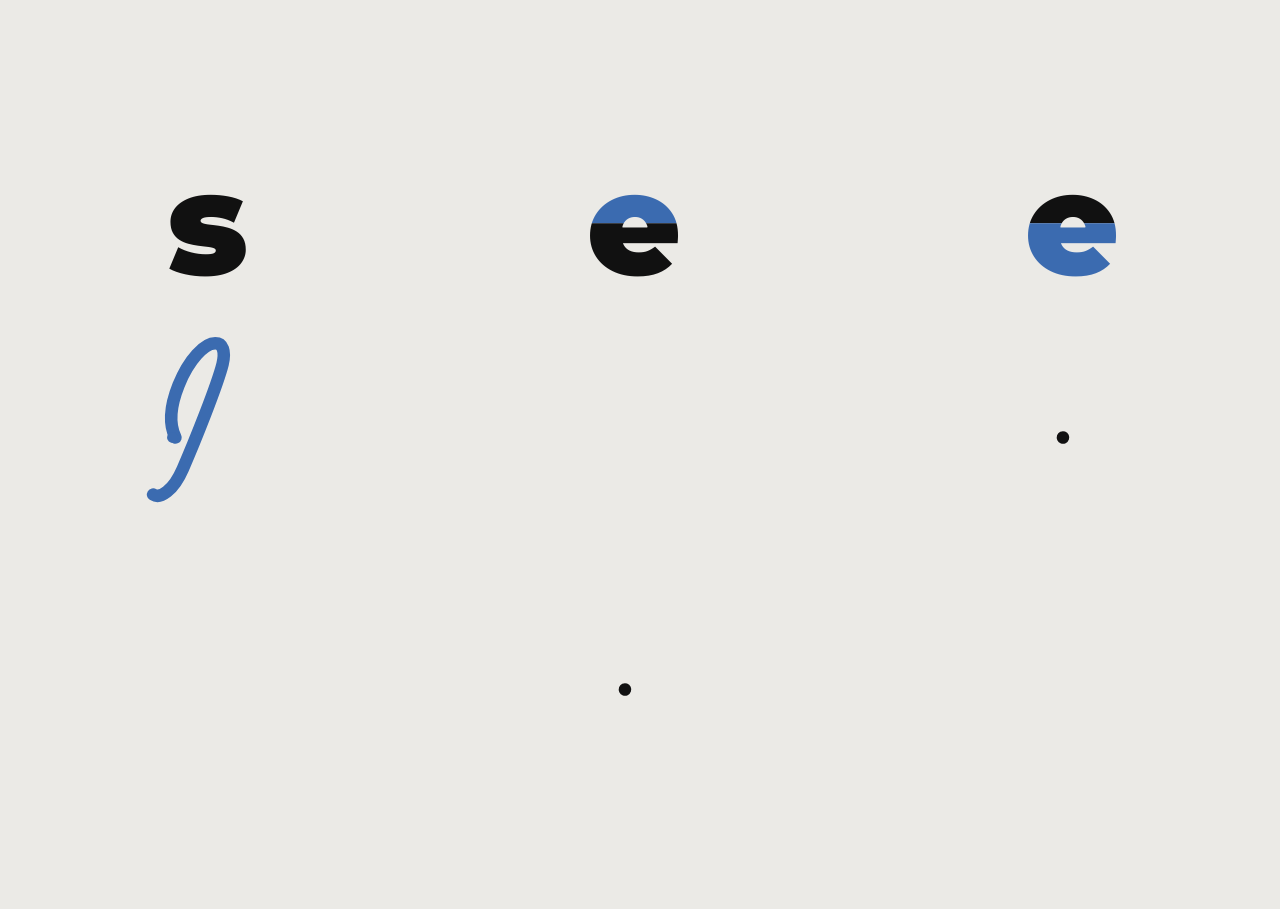
==== commit c8ee1e3c: "Optimize large media assets (videos & images) for GitHub limits and web performance" ====
--- a/index.html
+++ b/index.html
@@ -225,7 +225,7 @@
                 <!-- Project 2: 007 Title Sequence -->
                 <div class="feed-card" data-project="007-title" data-category="motion">
                     <div class="feed-card-image-wrap">
-                        <img src="work/007 tltle sequence/썸네일.png" alt="007 Title Sequence" class="feed-card-img"
+                        <img src="work/007 tltle sequence/썸네일.jpg" alt="007 Title Sequence" class="feed-card-img"
                             loading="lazy">
                         <div class="feed-card-overlay">
                             <span class="feed-card-overlay-btn">VIEW CASE</span>
@@ -266,7 +266,7 @@
                 <!-- Project 4: Neville Brody Archive -->
                 <div class="feed-card" data-project="neville-brody" data-category="editorial">
                     <div class="feed-card-image-wrap">
-                        <img src="work/artderector archive-neville brody/1.png" alt="Neville Brody Archive"
+                        <img src="work/artderector archive-neville brody/1.jpg" alt="Neville Brody Archive"
                             class="feed-card-img" loading="lazy">
                         <div class="feed-card-overlay">
                             <span class="feed-card-overlay-btn">VIEW CASE</span>
@@ -310,8 +310,8 @@
                 <!-- Project 6: Chae Byeong Rok Archive -->
                 <div class="feed-card" data-project="chae-byeong-rok" data-category="editorial">
                     <div class="feed-card-image-wrap">
-                        <img src="work/chae byeong rok designer achicve/chae_byeong_rok_page_01.jpg" alt="Chae Byeong Rok Archive"
-                            class="feed-card-img" loading="lazy">
+                        <img src="work/chae byeong rok designer achicve/chae_byeong_rok_page_01.jpg"
+                            alt="Chae Byeong Rok Archive" class="feed-card-img" loading="lazy">
                         <div class="feed-card-overlay">
                             <span class="feed-card-overlay-btn">VIEW CASE</span>
                         </div>
@@ -353,7 +353,7 @@
                 <!-- Project 8: Cafe Clover -->
                 <div class="feed-card" data-project="cafe-clover" data-category="branding">
                     <div class="feed-card-image-wrap">
-                        <img src="work/cafe clover/1.png" alt="Cafe Clover Brand" class="feed-card-img" loading="lazy">
+                        <img src="work/cafe clover/1.jpg" alt="Cafe Clover Brand" class="feed-card-img" loading="lazy">
                         <div class="feed-card-overlay">
                             <span class="feed-card-overlay-btn">VIEW CASE</span>
                         </div>
@@ -410,7 +410,7 @@
                 </p>
                 <div class="contact-info">
                     <p><strong>Email:</strong> hawon0407@naver.com</p>
-                    <p><strong>Behance:</strong> behance.net/parkhawon</p>
+                    <p><strong>Behance:</strong></p>
                 </div>
                 <div class="resume-button-wrap">
                     <a href="resume.html" class="resume-nav-btn font-sans">이력서 보러가기 &rarr;</a>
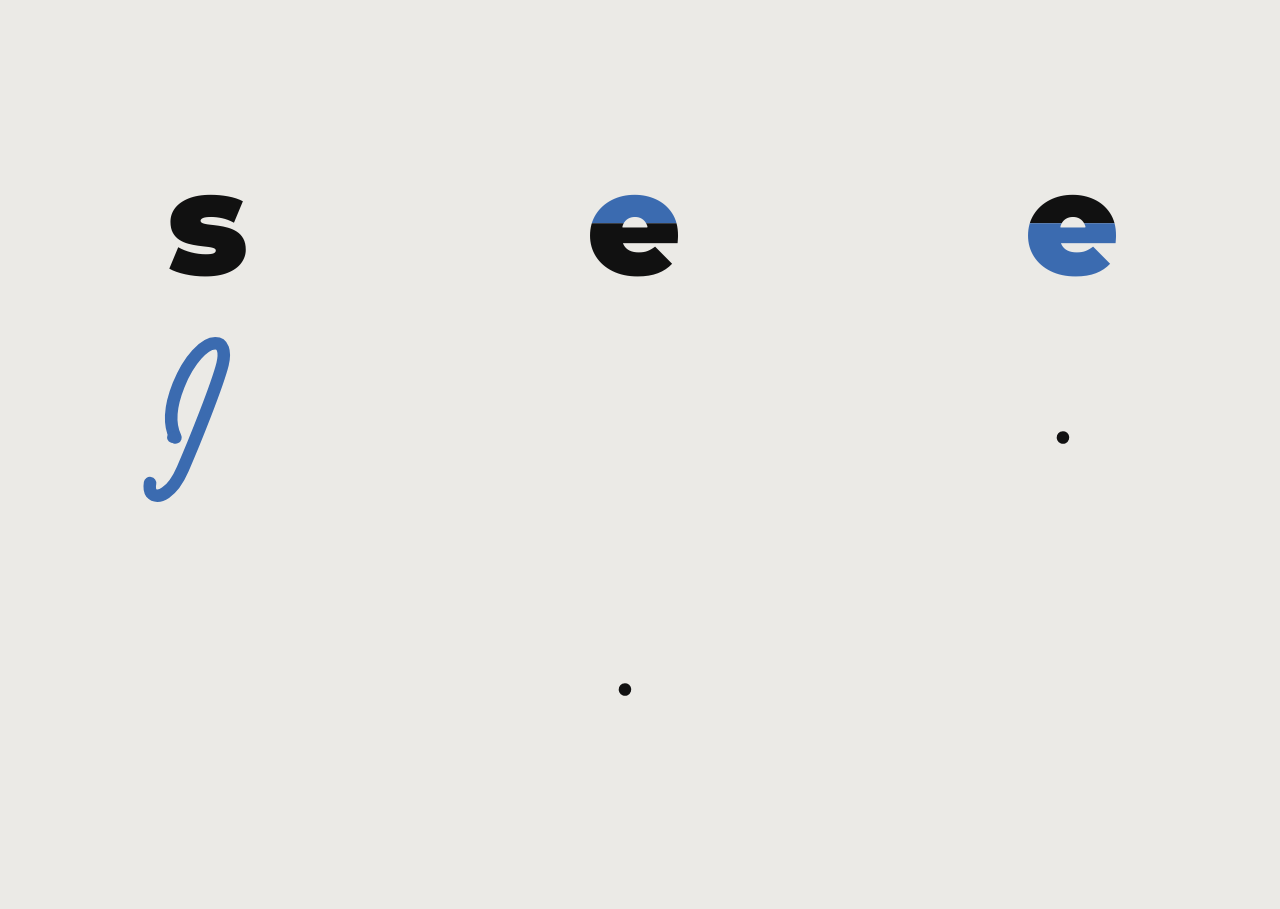
==== commit 40da7b28: "Fix broken GitHub Pages images by converting Korean filenames to English and optimize media to light" ====
--- a/index.html
+++ b/index.html
@@ -202,7 +202,7 @@
                 <!-- Project 1: Binjari -->
                 <div class="feed-card" data-project="binjari" data-category="branding ui-ux">
                     <div class="feed-card-image-wrap">
-                        <img src="work/binjari/01.png" alt="Binjari Branding" class="feed-card-img" loading="lazy">
+                        <img src="work/binjari/01.jpg" alt="Binjari Branding" class="feed-card-img" loading="lazy">
                         <div class="feed-card-overlay">
                             <span class="feed-card-overlay-btn">VIEW CASE</span>
                         </div>
@@ -225,7 +225,7 @@
                 <!-- Project 2: 007 Title Sequence -->
                 <div class="feed-card" data-project="007-title" data-category="motion">
                     <div class="feed-card-image-wrap">
-                        <img src="work/007 tltle sequence/썸네일.jpg" alt="007 Title Sequence" class="feed-card-img"
+                        <img src="work/007 tltle sequence/thumbnail.jpg" alt="007 Title Sequence" class="feed-card-img"
                             loading="lazy">
                         <div class="feed-card-overlay">
                             <span class="feed-card-overlay-btn">VIEW CASE</span>
@@ -332,7 +332,7 @@
                 <!-- Project 7: RouteNote -->
                 <div class="feed-card" data-project="routenote" data-category="ui-ux">
                     <div class="feed-card-image-wrap">
-                        <img src="work/routenote/1.png" alt="RouteNote Design" class="feed-card-img" loading="lazy">
+                        <img src="work/routenote/1.jpg" alt="RouteNote Design" class="feed-card-img" loading="lazy">
                         <div class="feed-card-overlay">
                             <span class="feed-card-overlay-btn">VIEW CASE</span>
                         </div>
@@ -373,7 +373,7 @@
                 <!-- Project 9: Star.1 Academy -->
                 <div class="feed-card" data-project="star-academy" data-category="branding">
                     <div class="feed-card-image-wrap">
-                        <img src="work/star.1 academy/Mockup.png" alt="Star.1 Academy" class="feed-card-img"
+                        <img src="work/star.1 academy/Mockup.jpg" alt="Star.1 Academy" class="feed-card-img"
                             loading="lazy">
                         <div class="feed-card-overlay">
                             <span class="feed-card-overlay-btn">VIEW CASE</span>
